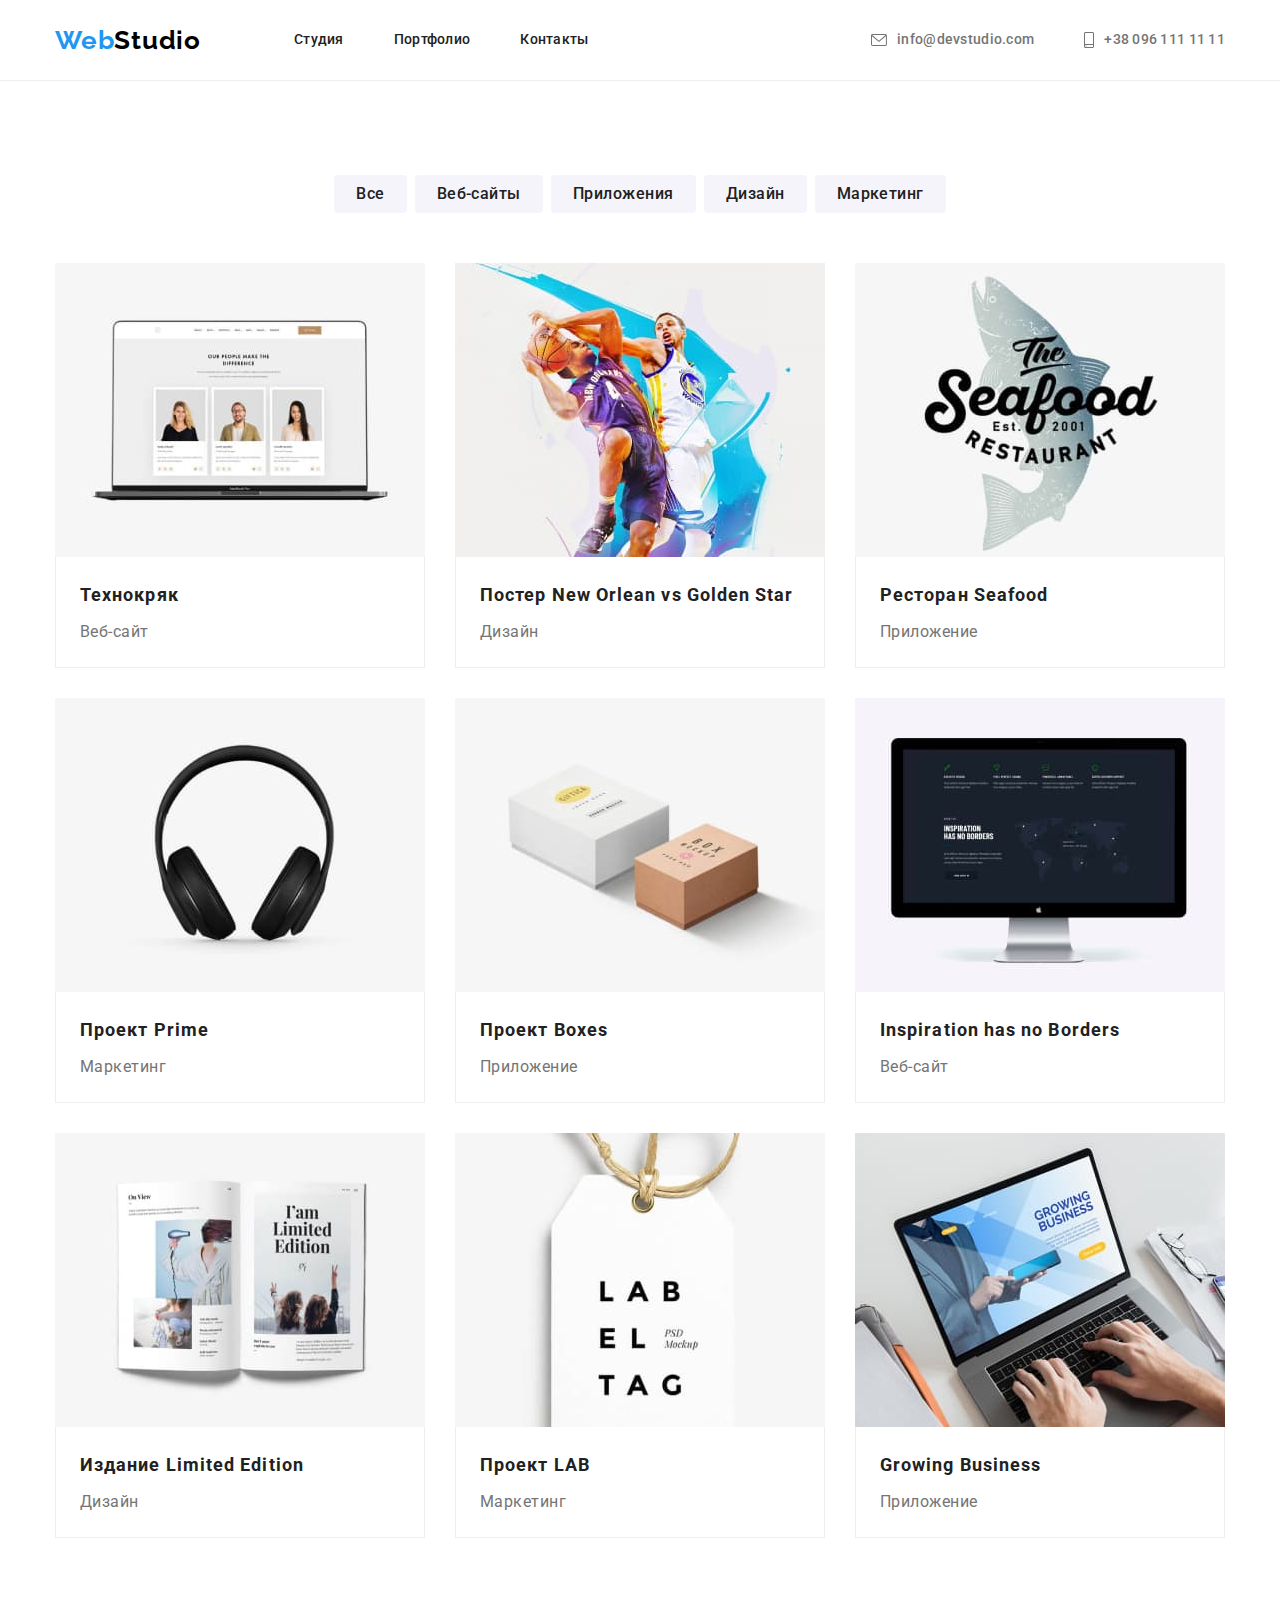
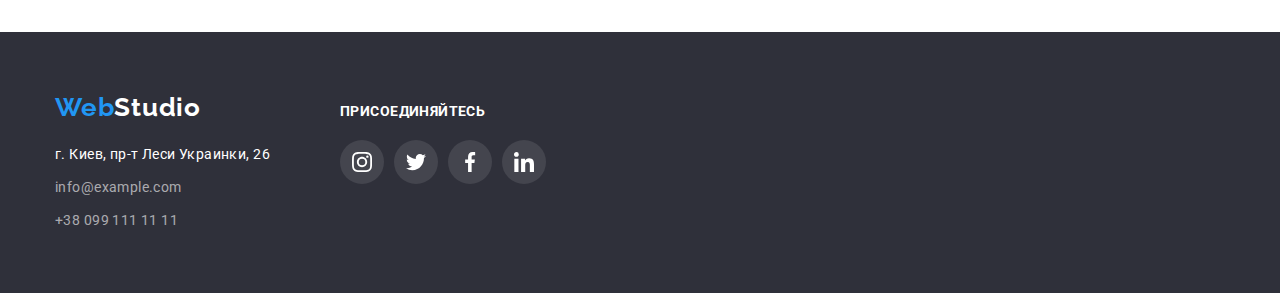
==== portfolio.html @ b73812a2 "start" ====
<!DOCTYPE html>
<html lang="en">
  <head>
    <meta charset="UTF-8" />
    <meta http-equiv="X-UA-Compatible" content="IE=edge" />
    <meta name="viewport" content="width=device-width, initial-scale=1.0" />
    <title>Портфолио</title>
    <link
      rel="stylesheet"
      href="https://cdnjs.cloudflare.com/ajax/libs/modern-normalize/1.1.0/modern-normalize.min.css"
    />
    <link rel="stylesheet" href="./css/style.css" />
    <link
      href="https://fonts.googleapis.com/css2?family=Raleway:wght@400;700&family=Roboto:wght@400;500;700;900&display=swap"
      rel="stylesheet"
    />
  </head>
  <body>
    <header class="top">
      <!-- nav-sec -->
      <div class="container head">
        <nav class="panel-nav">
          <a class="logo" href="/">
            <span class="web">Web</span><span class="studio">Studio</span>
          </a>
          <ul class="nav-item">
            <li><a class="nav-item-link" href="./index.html">Студия</a></li>
            <li>
              <a class="nav-item-link" class="current" href="./portfolio.html"
                >Портфолио</a
              >
            </li>
            <li><a class="nav-item-link" href="">Контакты</a></li>
          </ul>
        </nav>
        <ul class="nav-contact">
          <li class="mail">
            <a href="mailto:info@devstudio.com">
              <svg class="con-icon" width="16" height="12">
                <use href="img/icon.svg#envelope"></use>
              </svg>
              info@devstudio.com
            </a>
          </li>
          <li class="telephone">
            <a href="tel:+380961111111">
              <svg class="con-icon" width="10" height="16">
                <use href="img/icon.svg#smartphone"></use>
              </svg>
              +38 096 111 11 11
            </a>
          </li>
        </ul>
      </div>
    </header>

    <main>
      <!-- poject -->
      <section class="section">
        <!-- <h1>Фильтр</h1> -->
        <div class="container">
          <ul class="filter">
            <li class="filter-item">
              <button type="button" class="button-port">Все</button>
            </li>
            <li class="filter-item">
              <button type="button" class="button-port">Веб-сайты</button>
            </li>
            <li class="filter-item">
              <button type="button" class="button-port">Приложения</button>
            </li>
            <li class="filter-item">
              <button type="button" class="button-port">Дизайн</button>
            </li>
            <li class="filter-item">
              <button type="button" class="button-port">Маркетинг</button>
            </li>
          </ul>
          <ul class="our-project">
            <li class="project-item">
              <a class="project-link" href="/">
                <img
                  src="./img/laptop.jpg"
                  alt="Картинка ноутбук"
                  width="370"
                  height="294"
                />
                <div class="project-info">
                  <h2 class="name-project">Технокряк</h2>
                  <p class="product">Веб-сайт</p>
                </div>
              </a>
            </li>
            <li class="project-item">
              <a class="project-link" href="/">
                <img
                  src="./img/poster.jpg"
                  alt="Картинка баскетбольный постер"
                  width="370"
                  height="294"
                />
                <div class="project-info">
                  <h2 class="name-project">Постер New Orlean vs Golden Star</h2>
                  <p class="product">Дизайн</p>
                </div>
              </a>
            </li>
            <li class="project-item">
              <a class="project-link" href="/">
                <img
                  src="./img/seafoodlogo.jpg"
                  alt="Картинга логотипа ресто"
                  width="370"
                  height="294"
                />
                <div class="project-info">
                  <h2 class="name-project">Ресторан Seafood</h2>
                  <p class="product">Приложение</p>
                </div>
              </a>
            </li>
            <li class="project-item">
              <a class="project-link" href="/">
                <img
                  src="./img/headphone.jpg"
                  alt="Наушники"
                  width="370"
                  height="294"
                />
                <div class="project-info">
                  <h2 class="name-project">Проект Prime</h2>
                  <p class="product">Маркетинг</p>
                </div>
              </a>
            </li>
            <li class="project-item">
              <a class="project-link" href="/">
                <img
                  src="./img/projectboxes.jpg"
                  alt="Картинка коробки"
                  width="370"
                  height="294"
                />
                <div class="project-info">
                  <h2 class="name-project">Проект Boxes</h2>
                  <p class="product">Приложение</p>
                </div>
              </a>
            </li>
            <li class="project-item">
              <a class="project-link" href="/">
                <img
                  src="./img/monoblock.jpg "
                  alt="Картинка моноблок"
                  width="370"
                  height="294"
                />
                <div class="project-info">
                  <h2 class="name-project">Inspiration has no Borders</h2>
                  <p class="product">Веб-сайт</p>
                </div>
              </a>
            </li>
            <li class="project-item">
              <a class="project-link" href="/">
                <img
                  src="./img/magazines.jpg"
                  alt="Картинка журнала"
                  width="370"
                  height="294"
                />
                <div class="project-info">
                  <h2 class="name-project">Издание Limited Edition</h2>
                  <p class="product">Дизайн</p>
                </div>
              </a>
            </li>
            <li class="project-item">
              <a class="project-link" href="/">
                <img
                  src="./img/projectlab.jpg"
                  alt="Картинка бирки LAB"
                  width="370"
                  height="294"
                />
                <div class="project-info">
                  <h2 class="name-project">Проект LAB</h2>
                  <p class="product">Маркетинг</p>
                </div>
              </a>
            </li>
            <li class="project-item">
              <a class="project-link" href="/">
                <img
                  src="./img/laptop2.jpg"
                  alt="Картинка работы за ноутбуком"
                  width="370"
                  height="294"
                />
                <div class="project-info">
                  <h2 class="name-project">Growing Business</h2>
                  <p class="product">Приложение</p>
                </div>
              </a>
            </li>
          </ul>
        </div>
      </section>
    </main>

    <footer class="footer">
      <div class="footer-sec container connection">
        <div>
          <a class="logo" href="/">
            <span class="web">Web</span
            ><span class="studio-footer">Studio</span>
          </a>

          <!-- connection -->

          <address>
            г. Киев, пр-т Леси Украинки, 26
            <ul class="connection-list">
              <li class="conn-item email">
                <a href="mailto:info@example.com">info@example.com</a>
              </li>
              <li class="conn-item fone">
                <a href="tel:+380991111111">+38 099 111 11 11</a>
              </li>
            </ul>
          </address>
        </div>

        <div class="join">
          <h3 class="join-title">ПРИСОЕДИНЯЙТЕСЬ</h3>
          <ul class="soc-media">
            <li class="soc-media-item">
              <a href="/" class="link-icon">
                <svg class="soc-media-icon" width="20" height="20">
                  <use href="img/icon.svg#instagram"></use>
                </svg>
              </a>
            </li>
            <li class="soc-media-item">
              <a href="/" class="link-icon">
                <svg class="soc-media-icon" width="20" height="20">
                  <use href="img/icon.svg#twitter"></use>
                </svg>
              </a>
            </li>
            <li class="soc-media-item">
              <a href="/" class="link-icon">
                <svg class="soc-media-icon" width="20" height="20">
                  <use href="img/icon.svg#facebook"></use>
                </svg>
              </a>
            </li>
            <li class="soc-media-item">
              <a href="/" class="link-icon">
                <svg class="soc-media-icon" width="20" height="20">
                  <use href="img/icon.svg#linkedin"></use>
                </svg>
              </a>
            </li>
          </ul>
        </div>
      </div>
    </footer>
  </body>
</html>
---- css/style.css ----
:root {
  --basic-text-color: #212121;
  --secondary-text-color: #757575;
  --accented-text-color: #2196f3;
  --icon-color: #afb1b8;
}
body {
  font-family: Roboto, sans-serif;
  color: #212121;
  letter-spacing: 0.03em;
}
.section {
  padding-top: 94px;
  padding-bottom: 94px;
}
.container {
  width: 1200px;
  margin: 0 auto;
  padding-left: 15px;
  padding-right: 15px;
  /* background-color: tomato; */
}
h1,
h2,
h3,
p {
  margin-bottom: 0;
  margin-top: 0;
}
ul,
li {
  padding: 0;
  margin: 0;
}
img {
  display: block;
}
/* navigation sec  */
.top {
  border-bottom: 1px solid #eeeeee;
}
header {
  background-color: #ffffff;
}
ul {
  list-style: none;
}
.container.head {
  display: flex;
  align-items: center;
}
.logo {
  text-decoration: none;
  font-family: Raleway, sans-serif;
  font-weight: 700;
  font-size: 26px;
  letter-spacing: 0.03em;
  line-height: 1.19;
}
.panel-nav > .logo {
  margin-right: 93px;
}
.web {
  color: var(--accented-text-color);
}
.studio {
  color: #000000;
}
.panel-nav .link.current {
  color: var(--accented-text-color);
}
.panel-nav {
  display: flex;
  align-items: center;
}
.nav-item {
  display: flex;
  font-weight: 500;
  font-size: 14px;
  line-height: 1.14;
  letter-spacing: 0.02em;
  color: #212121;
  cursor: pointer;
}
.nav-item li:not(:first-child) {
  margin-left: 50px;
}
.nav-item a {
  display: block;
  padding-top: 32px;
  padding-bottom: 32px;
  color: inherit;
  text-decoration: none;
}
.nav-item a.current {
  color: var(--accented-text-color);
}
.nav-item a:hover,
.nav-item a:focus {
  color: var(--accented-text-color);
}
.nav-contact {
  display: flex;
  margin-left: auto;
}
.nav-contact li:not(:first-child) {
  margin-left: 50px;
}
.nav-contact a {
  text-decoration: none;
  font-weight: 500;
  font-size: 14px;
  line-height: 1.14;
  letter-spacing: 0.02em;
  cursor: pointer;
  fill: var(--secondary-text-color);
  color: var(--secondary-text-color);
}
.con-icon {
  margin-right: 10px;
}
.nav-contact a:hover,
.nav-contact a:focus {
  color: var(--accented-text-color);
  fill: var(--accented-text-color);
}
.mail a,
.telephone a {
  display: flex;
  align-items: center;
}

/* hero */

.basic-theme {
  margin: 0 auto;
  max-width: 1600px;
  text-align: center;
  justify-content: center;
  background-color: #2f303a;
  padding-top: 0px;
  padding-bottom: 0px;
}
.hero {
  padding-top: 200px;
  padding-bottom: 200px;
}

.hero-title {
  margin-left: auto;
  margin-right: auto;
  max-width: 696px;
  margin-bottom: 30px;
  font-weight: 900;
  font-size: 44px;
  line-height: 1.36;
  letter-spacing: 0.06em;
  text-transform: uppercase;
  color: #ffffff;
}
.back {
  margin-left: auto;
  margin-right: auto;
  background-image: linear-gradient(
      to right,
      rgba(7, 48, 58, 0.4),
      rgba(7, 48, 58, 0.4)
    ),
    url(../img/hero.jpg);
  background-position: center;
}
/* all button */

.button.one {
  padding: 10px 32px;
  font-weight: 700;
  font-size: 16px;
  line-height: 1.88;
  letter-spacing: 0.06em;
  cursor: pointer;
  color: #ffffff;
  background-color: var(--accented-text-color);
  border: 0px;
  border-radius: 4px;
}
.button.one:hover,
.button.one:focus {
  background-color: #188ce8;
  box-shadow: 0px 4px 4px rgba(0, 0, 0, 0.15);
}
.button-port {
  padding: 6px 22px;
  font-weight: 500;
  font-size: 16px;
  line-height: 1.62;
  text-align: center;
  letter-spacing: 0.03em;
  background-color: #f5f4fa;
  color: var(--basic-text-color);
  border: none;
  border-radius: 4px;
  cursor: pointer;
}
.button-port:hover,
.button-port:focus {
  color: #ffffff;
  background-color: var(--accented-text-color);
  box-shadow: 0px 3px 1px rgba(0, 0, 0, 0.1), 0px 1px 2px rgba(0, 0, 0, 0.08),
    0px 2px 2px rgba(0, 0, 0, 0.12);
}
/* peculiarities */
.pec-list {
  display: flex;
}

.pec-item:not(:last-child) {
  margin-right: 30px;
}

.pec-head {
  margin-bottom: 10px;
  font-weight: 700;
  font-size: 14px;
  line-height: 1.14;
  letter-spacing: 0.03em;
  text-transform: uppercase;
}
.pec-parag {
  font-weight: 400;
  font-size: 14px;
  line-height: 1.7;
  letter-spacing: 0.03em;
  color: #757575;
}
.pec-icon-block {
  display: flex;
  align-items: center;
  justify-content: center;
  /* width: 270px; */
  height: 120px;
  margin-bottom: 30px;
  background: #f5f4fa;
  border-radius: 4px;
}
.pec-icon {
  width: 70px;
  height: 70px;
}
/* what we do */
.section.wwd {
  padding-top: 0;
}
.wwd-list {
  display: flex;
}
.wwd-item:not(:last-child) {
  margin-right: 30px;
}
.wwd-title {
  margin-bottom: 50px;
  font-weight: 700;
  font-size: 36px;
  line-height: 1.16;
  text-align: center;
  letter-spacing: 0.03em;
}
/* team */
.team-list {
  display: flex;
}
.team {
  background-color: #f5f4fa;
}
.team-title {
  margin-bottom: 50px;
  font-weight: 700;
  font-size: 36px;
  line-height: 1.16;
  text-align: center;
  letter-spacing: 0.03em;
}
.team-item {
  background: #ffffff;
  box-shadow: 0px 1px 3px rgba(0, 0, 0, 0.12), 0px 1px 1px rgba(0, 0, 0, 0.14),
    0px 2px 1px rgba(0, 0, 0, 0.2);
  border-radius: 0px 0px 4px 4px;
}
.team-item:not(:last-child) {
  margin-right: 30px;
}
.team-card {
  padding-top: 30px;
  padding-bottom: 30px;
}
.name {
  font-weight: 500;
  font-size: 16px;
  line-height: 1.18;
  text-align: center;
  letter-spacing: 0.03em;
}
.position {
  margin-top: 10px;
  font-weight: 400;
  font-size: 16px;
  line-height: 1.18;
  text-align: center;
  letter-spacing: 0.03em;
  color: var(--secondary-text-color);
}
.soc-media {
  margin-top: 16px;
  display: flex;
  justify-content: center;
  align-items: center;
}
.soc-media-item:not(:last-child) {
  margin-right: 10px;
}
.link-icon {
  display: flex;
  justify-content: center;
  align-items: center;
  height: 44px;
  width: 44px;
  border: none;
  border-radius: 50%;
  cursor: pointer;
  box-shadow: none;
  background-color: #ffffff;
  fill: var(--icon-color);
}
.link-icon:hover,
.link-icon:focus {
  background-color: var(--accented-text-color);
  border-radius: 50%;
  box-shadow: none;
  fill: #ffffff;
}

/* regular clients */
.client-title {
  font-weight: 700;
  font-size: 36px;
  line-height: 1.16;
  text-align: center;
  letter-spacing: 0.03em;
  margin-bottom: 50px;
}
.client-list {
  display: flex;
}
.client-item:not(:last-child) {
  margin-right: 30px;
}
.client-link {
  display: flex;
  align-items: center;
  justify-content: center;
  width: 170px;
  height: 92px;
  border: 1px solid var(--icon-color);
  fill: var(--icon-color);
  border-radius: 4px;
}
.client-link:hover,
.client-link:focus {
  fill: var(--accented-text-color);
  border-color: var(--accented-text-color);
  cursor: pointer;
}

/* portfolio-page */
.filter {
  display: flex;
  margin-bottom: 50px;
  justify-content: center;
}
.filter-item:not(:last-child) {
  margin-right: 8px;
}
/* our project */
.our-project {
  display: flex;
  flex-wrap: wrap;
}
.project-item {
  width: calc((100% - 60px) / 3);
  margin-right: 30px;
  margin-bottom: 30px;
  background: #ffffff;
}
.project-item:nth-child(3n) {
  margin-right: 0;
}
.project-item:nth-last-child(-n + 3) {
  margin-bottom: 0;
}
.project-info {
  padding: 20px 24px;
  border-bottom: 1px solid #eeeeee;
  border-right: 1px solid #eeeeee;
  border-left: 1px solid #eeeeee;
}
.name-project {
  margin-bottom: 4px;
  font-weight: 700;
  font-size: 18px;
  line-height: 2;
  letter-spacing: 0.06em;
  color: var(--basic-text-color);
}
.product {
  font-weight: 400;
  font-size: 16px;
  line-height: 1.88;
  letter-spacing: 0.03em;
  color: var(--secondary-text-color);
}
.project-link {
  display: block;
  text-decoration: none;
}
.project-link:hover,
.project-link:focus {
  box-shadow: 0px 1px 1px rgba(0, 0, 0, 0.12), 0px 4px 4px rgba(0, 0, 0, 0.06),
    1px 4px 6px rgba(0, 0, 0, 0.16);
}

/* footer sec */
footer {
  padding-top: 60px;
  padding-bottom: 60px;
  background: #2f303a;
}
.footer-sec > .logo {
  display: inline-block;
  margin-bottom: 20px;
}
.studio-footer {
  color: #ffffff;
}
address {
  margin-top: 20px;
  font-style: normal;
  font-weight: 400;
  font-size: 14px;
  line-height: 1.71;
  letter-spacing: 0.03em;
  color: #ffffff;
}
.connection-list {
  margin-top: 9px;
}
.conn-item.fone {
  margin-top: 9px;
}
.conn-item a {
  font-weight: 400;
  font-size: 14px;
  line-height: 1.71;
  letter-spacing: 0.03em;
  color: rgba(255, 255, 255, 0.6);
  text-decoration: none;
}
.conn-item a:focus,
.conn-item a:hover {
  color: var(--accented-text-color);
}
.connection {
  display: flex;
  align-items: baseline;
}
.join {
  margin-left: 70px;
}
.join-title {
  font-weight: 700;
  font-size: 14px;
  line-height: 1.14;
  letter-spacing: 0.03em;
  color: #ffffff;
  margin-bottom: 20px;
}
.join .link-icon {
  background: rgba(255, 255, 255, 0.1);
  fill: #ffffff;
}
.join .link-icon:hover,
.join .link-icon:focus {
  background: var(--accented-text-color);
}
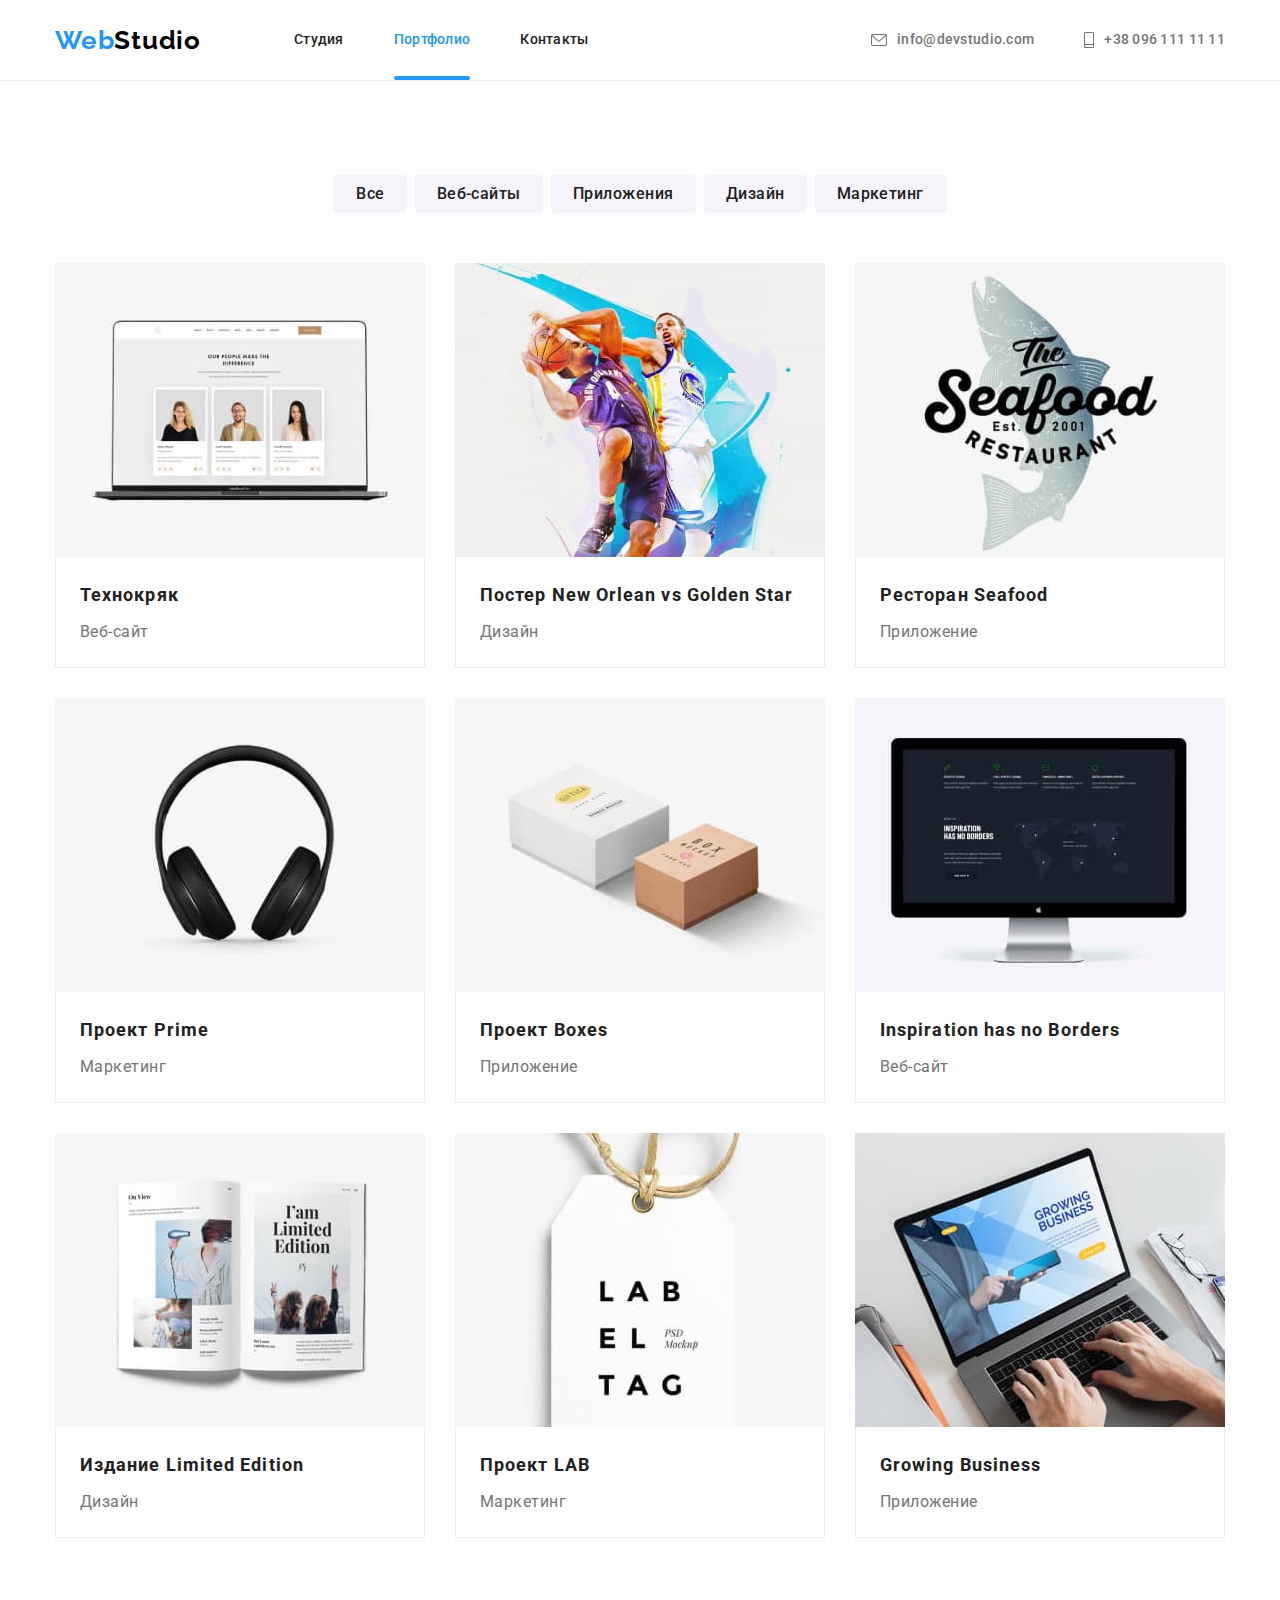
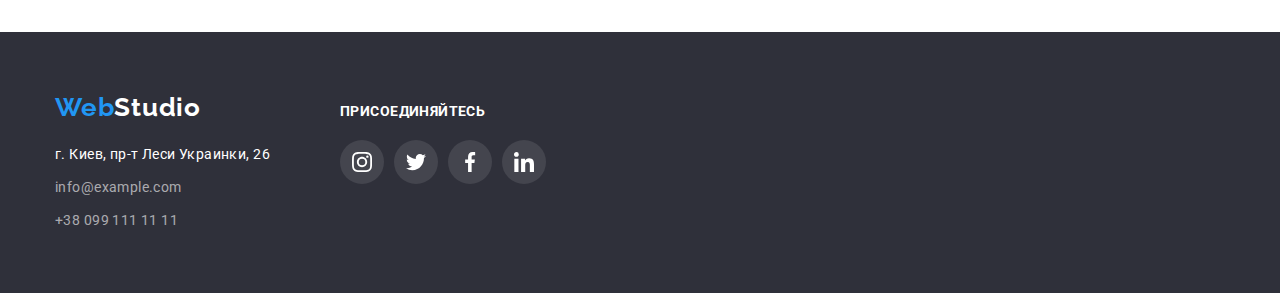
==== commit 8975087f: "Correction" ====
--- a/portfolio.html
+++ b/portfolio.html
@@ -24,13 +24,13 @@
             <span class="web">Web</span><span class="studio">Studio</span>
           </a>
           <ul class="nav-item">
-            <li><a class="nav-item-link" href="./index.html">Студия</a></li>
+            <li><a href="./index.html">Студия</a></li>
             <li>
-              <a class="nav-item-link" class="current" href="./portfolio.html"
+              <a class="current" href="./portfolio.html"
                 >Портфолио</a
               >
             </li>
-            <li><a class="nav-item-link" href="">Контакты</a></li>
+            <li><a href="">Контакты</a></li>
           </ul>
         </nav>
         <ul class="nav-contact">
@@ -79,12 +79,18 @@
           <ul class="our-project">
             <li class="project-item">
               <a class="project-link" href="/">
-                <img
-                  src="./img/laptop.jpg"
-                  alt="Картинка ноутбук"
-                  width="370"
-                  height="294"
-                />
+                <div class="project-card">
+                  <div class="project-meta">
+                    Lorem ipsum dolor, sit amet consectetur adipisicing elit. Expedita aut ipsam ullam distinctio ratione fugiat sunt. Quia obcaecati inventore laboriosam aperiam beatae aut facilis fugit?
+                  </div>
+                    <img
+                      src="./img/laptop.jpg"
+                      alt="Картинка ноутбук"
+                      width="370"
+                      height="294"
+                    />
+                  
+                </div>
                 <div class="project-info">
                   <h2 class="name-project">Технокряк</h2>
                   <p class="product">Веб-сайт</p>
@@ -93,12 +99,18 @@
             </li>
             <li class="project-item">
               <a class="project-link" href="/">
-                <img
-                  src="./img/poster.jpg"
-                  alt="Картинка баскетбольный постер"
-                  width="370"
-                  height="294"
-                />
+                <div class="project-card">
+                  <div class="project-meta">
+                    Lorem ipsum dolor, sit amet consectetur adipisicing elit. Expedita aut ipsam ullam distinctio ratione fugiat sunt. Quia obcaecati inventore laboriosam aperiam beatae aut facilis fugit?
+                  </div>
+                    <img
+                      src="./img/poster.jpg"
+                      alt="Картинка баскетбольный постер"
+                      width="370"
+                      height="294"
+                    />
+                  
+                </div>
                 <div class="project-info">
                   <h2 class="name-project">Постер New Orlean vs Golden Star</h2>
                   <p class="product">Дизайн</p>
@@ -107,12 +119,18 @@
             </li>
             <li class="project-item">
               <a class="project-link" href="/">
-                <img
-                  src="./img/seafoodlogo.jpg"
-                  alt="Картинга логотипа ресто"
-                  width="370"
-                  height="294"
-                />
+                <div class="project-card">
+                  <div class="project-meta">
+                    Lorem ipsum dolor, sit amet consectetur adipisicing elit. Expedita aut ipsam ullam distinctio ratione fugiat sunt. Quia obcaecati inventore laboriosam aperiam beatae aut facilis fugit?
+                  </div>
+                    <img
+                      src="./img/seafoodlogo.jpg"
+                      alt="Картинга логотипа ресто"
+                      width="370"
+                      height="294"
+                    />
+                  
+                </div>
                 <div class="project-info">
                   <h2 class="name-project">Ресторан Seafood</h2>
                   <p class="product">Приложение</p>
@@ -121,12 +139,18 @@
             </li>
             <li class="project-item">
               <a class="project-link" href="/">
-                <img
-                  src="./img/headphone.jpg"
-                  alt="Наушники"
-                  width="370"
-                  height="294"
-                />
+                <div class="project-card">
+                  <div class="project-meta">
+                    Lorem ipsum dolor, sit amet consectetur adipisicing elit. Expedita aut ipsam ullam distinctio ratione fugiat sunt. Quia obcaecati inventore laboriosam aperiam beatae aut facilis fugit?
+                  </div>
+                    <img
+                      src="./img/headphone.jpg"
+                      alt="Наушники"
+                      width="370"
+                      height="294"
+                    />
+                  
+                </div>
                 <div class="project-info">
                   <h2 class="name-project">Проект Prime</h2>
                   <p class="product">Маркетинг</p>
@@ -135,12 +159,18 @@
             </li>
             <li class="project-item">
               <a class="project-link" href="/">
-                <img
-                  src="./img/projectboxes.jpg"
-                  alt="Картинка коробки"
-                  width="370"
-                  height="294"
-                />
+                <div class="project-card">
+                  <div class="project-meta">
+                    Lorem ipsum dolor, sit amet consectetur adipisicing elit. Expedita aut ipsam ullam distinctio ratione fugiat sunt. Quia obcaecati inventore laboriosam aperiam beatae aut facilis fugit?
+                  </div>
+                    <img
+                      src="./img/projectboxes.jpg"
+                      alt="Картинка коробки"
+                      width="370"
+                      height="294"
+                    />
+                  
+                </div>
                 <div class="project-info">
                   <h2 class="name-project">Проект Boxes</h2>
                   <p class="product">Приложение</p>
@@ -149,12 +179,18 @@
             </li>
             <li class="project-item">
               <a class="project-link" href="/">
-                <img
-                  src="./img/monoblock.jpg "
-                  alt="Картинка моноблок"
-                  width="370"
-                  height="294"
-                />
+                <div class="project-card">
+                  <div class="project-meta">
+                    Lorem ipsum dolor, sit amet consectetur adipisicing elit. Expedita aut ipsam ullam distinctio ratione fugiat sunt. Quia obcaecati inventore laboriosam aperiam beatae aut facilis fugit?
+                  </div>
+                    <img
+                      src="./img/monoblock.jpg "
+                      alt="Картинка моноблок"
+                      width="370"
+                      height="294"
+                    />
+                  
+                </div>
                 <div class="project-info">
                   <h2 class="name-project">Inspiration has no Borders</h2>
                   <p class="product">Веб-сайт</p>
@@ -163,12 +199,18 @@
             </li>
             <li class="project-item">
               <a class="project-link" href="/">
-                <img
-                  src="./img/magazines.jpg"
-                  alt="Картинка журнала"
-                  width="370"
-                  height="294"
-                />
+                <div class="project-card">
+                  <div class="project-meta">
+                    Lorem ipsum dolor, sit amet consectetur adipisicing elit. Expedita aut ipsam ullam distinctio ratione fugiat sunt. Quia obcaecati inventore laboriosam aperiam beatae aut facilis fugit?
+                  </div>
+                    <img
+                      src="./img/magazines.jpg"
+                      alt="Картинка журнала"
+                      width="370"
+                      height="294"
+                    />
+                  
+                </div>
                 <div class="project-info">
                   <h2 class="name-project">Издание Limited Edition</h2>
                   <p class="product">Дизайн</p>
@@ -177,12 +219,18 @@
             </li>
             <li class="project-item">
               <a class="project-link" href="/">
-                <img
-                  src="./img/projectlab.jpg"
-                  alt="Картинка бирки LAB"
-                  width="370"
-                  height="294"
-                />
+                <div class="project-card">
+                  <div class="project-meta">
+                    Lorem ipsum dolor, sit amet consectetur adipisicing elit. Expedita aut ipsam ullam distinctio ratione fugiat sunt. Quia obcaecati inventore laboriosam aperiam beatae aut facilis fugit?
+                  </div>
+                    <img
+                      src="./img/projectlab.jpg"
+                      alt="Картинка бирки LAB"
+                      width="370"
+                      height="294"
+                    />
+                  
+                </div>
                 <div class="project-info">
                   <h2 class="name-project">Проект LAB</h2>
                   <p class="product">Маркетинг</p>
@@ -191,12 +239,18 @@
             </li>
             <li class="project-item">
               <a class="project-link" href="/">
-                <img
-                  src="./img/laptop2.jpg"
-                  alt="Картинка работы за ноутбуком"
-                  width="370"
-                  height="294"
-                />
+                <div class="project-card">
+                  <div class="project-meta">
+                    Lorem ipsum dolor, sit amet consectetur adipisicing elit. Expedita aut ipsam ullam distinctio ratione fugiat sunt. Quia obcaecati inventore laboriosam aperiam beatae aut facilis fugit?
+                  </div>
+                    <img
+                      src="./img/laptop2.jpg"
+                      alt="Картинка работы за ноутбуком"
+                      width="370"
+                      height="294"
+                    />
+                  
+                </div>
                 <div class="project-info">
                   <h2 class="name-project">Growing Business</h2>
                   <p class="product">Приложение</p>
--- a/css/style.css
+++ b/css/style.css
@@ -82,6 +82,19 @@
   color: #212121;
   cursor: pointer;
 }
+.nav-item li {
+  position: relative;
+}
+.current::after {
+  content: "";
+  position: absolute;
+  bottom: 0;
+  display: block;
+  width: 100%;
+  height: 4px;
+  border-radius: 2px;
+  background-color: var(--accented-text-color);
+}
 .nav-item li:not(:first-child) {
   margin-left: 50px;
 }
@@ -91,6 +104,7 @@
   padding-bottom: 32px;
   color: inherit;
   text-decoration: none;
+  transition: color 250ms cubic-bezier(0.4, 0, 0.2, 1);
 }
 .nav-item a.current {
   color: var(--accented-text-color);
@@ -115,6 +129,8 @@
   cursor: pointer;
   fill: var(--secondary-text-color);
   color: var(--secondary-text-color);
+  transition: color 250ms cubic-bezier(0.4, 0, 0.2, 1),
+    fill 250ms cubic-bezier(0.4, 0, 0.2, 1);
 }
 .con-icon {
   margin-right: 10px;
@@ -182,6 +198,8 @@
   background-color: var(--accented-text-color);
   border: 0px;
   border-radius: 4px;
+  transition: background-color 250ms cubic-bezier(0.4, 0, 0.2, 1),
+    box-shadow 250ms cubic-bezier(0.4, 0, 0.2, 1);
 }
 .button.one:hover,
 .button.one:focus {
@@ -200,6 +218,9 @@
   border: none;
   border-radius: 4px;
   cursor: pointer;
+  transition: background-color 250ms cubic-bezier(0.4, 0, 0.2, 1),
+    box-shadow 250ms cubic-bezier(0.4, 0, 0.2, 1),
+    color 250ms cubic-bezier(0.4, 0, 0.2, 1);
 }
 .button-port:hover,
 .button-port:focus {
@@ -256,6 +277,30 @@
 .wwd-item:not(:last-child) {
   margin-right: 30px;
 }
+.wwd-card {
+  position: relative;
+}
+.wwd-meta {
+  position: absolute;
+  display: flex;
+  justify-content: center;
+  align-items: center;
+  bottom: 0;
+  width: 100%;
+  height: 70px;
+  font-weight: 700;
+  font-size: 14px;
+  line-height: 1.14;
+  text-align: center;
+  color: #ffffff;
+  background: rgba(47, 48, 58, 0.8);
+  transition: opacity 250ms cubic-bezier(0.4, 0, 0.2, 1);
+  opacity: 0;
+}
+.wwd-item:hover .wwd-meta {
+  opacity: 1;
+}
+
 .wwd-title {
   margin-bottom: 50px;
   font-weight: 700;
@@ -329,6 +374,9 @@
   box-shadow: none;
   background-color: #ffffff;
   fill: var(--icon-color);
+  transition: background-color 250ms cubic-bezier(0.4, 0, 0.2, 1),
+    box-shadow 250ms cubic-bezier(0.4, 0, 0.2, 1),
+    fill 250ms cubic-bezier(0.4, 0, 0.2, 1);
 }
 .link-icon:hover,
 .link-icon:focus {
@@ -362,6 +410,8 @@
   border: 1px solid var(--icon-color);
   fill: var(--icon-color);
   border-radius: 4px;
+  transition: border-color 250ms cubic-bezier(0.4, 0, 0.2, 1),
+    fill 250ms cubic-bezier(0.4, 0, 0.2, 1);
 }
 .client-link:hover,
 .client-link:focus {
@@ -420,13 +470,39 @@
 .project-link {
   display: block;
   text-decoration: none;
+  transition: box-shadow 250ms cubic-bezier(0.4, 0, 0.2, 1);
 }
 .project-link:hover,
 .project-link:focus {
   box-shadow: 0px 1px 1px rgba(0, 0, 0, 0.12), 0px 4px 4px rgba(0, 0, 0, 0.06),
     1px 4px 6px rgba(0, 0, 0, 0.16);
 }
-
+.project-card {
+  position: relative;
+  overflow: hidden;
+}
+.project-meta {
+  position: absolute;
+  padding: 63px 24px;
+  font-style: normal;
+  font-weight: 400;
+  font-size: 18px;
+  line-height: 1.56;
+  letter-spacing: 0.03em;
+  color: #ffffff;
+  background: rgba(33, 150, 243, 0.9);
+  transform: translateY(100%);
+  opacity: 0;
+  pointer-events: none;
+  transition: transform 250ms cubic-bezier(0.4, 0, 0.2, 1),
+    opacity 250ms cubic-bezier(0.4, 0, 0.2, 1);
+}
+.project-link:hover .project-meta,
+.project-link:focus .project-meta {
+  transform: translateY(0);
+  opacity: 1;
+  pointer-events: all;
+}
 /* footer sec */
 footer {
   padding-top: 60px;
@@ -462,6 +538,7 @@
   letter-spacing: 0.03em;
   color: rgba(255, 255, 255, 0.6);
   text-decoration: none;
+  transition: color 250ms cubic-bezier(0.4, 0, 0.2, 1);
 }
 .conn-item a:focus,
 .conn-item a:hover {
@@ -485,8 +562,51 @@
 .join .link-icon {
   background: rgba(255, 255, 255, 0.1);
   fill: #ffffff;
+  transition: background 250ms cubic-bezier(0.4, 0, 0.2, 1);
 }
 .join .link-icon:hover,
 .join .link-icon:focus {
   background: var(--accented-text-color);
 }
+/* modal window */
+
+.backdrop.is-hidden {
+  opacity: 0;
+  pointer-events: none;
+}
+.backdrop.is-hidden .modal {
+  transform: translate(-50%, -50%) scale(1.2);
+  opacity: 0;
+}
+.backdrop {
+  position: fixed;
+  top: 0;
+  left: 0;
+  height: 100%;
+  width: 100%;
+  background: rgba(0, 0, 0, 0.2);
+}
+
+.modal {
+  position: absolute;
+  top: 50%;
+  left: 50%;
+  opacity: 1;
+  transform: translate(-50%, -50%) scale(1);
+  transition: transform 250ms cubic-bezier(0.4, 0, 0.2, 1),
+    opacity 250ms cubic-bezier(0.4, 0, 0.2, 1);
+  height: 581px;
+  width: 528px;
+  padding: 17px;
+  background-color: #fff;
+}
+.button-close {
+  display: flex;
+  justify-content: center;
+  align-items: center;
+  margin-left: auto;
+  width: 30px;
+  height: 30px;
+  border: 1px solid rgba(0, 0, 0, 0.1);
+  border-radius: 50%;
+}
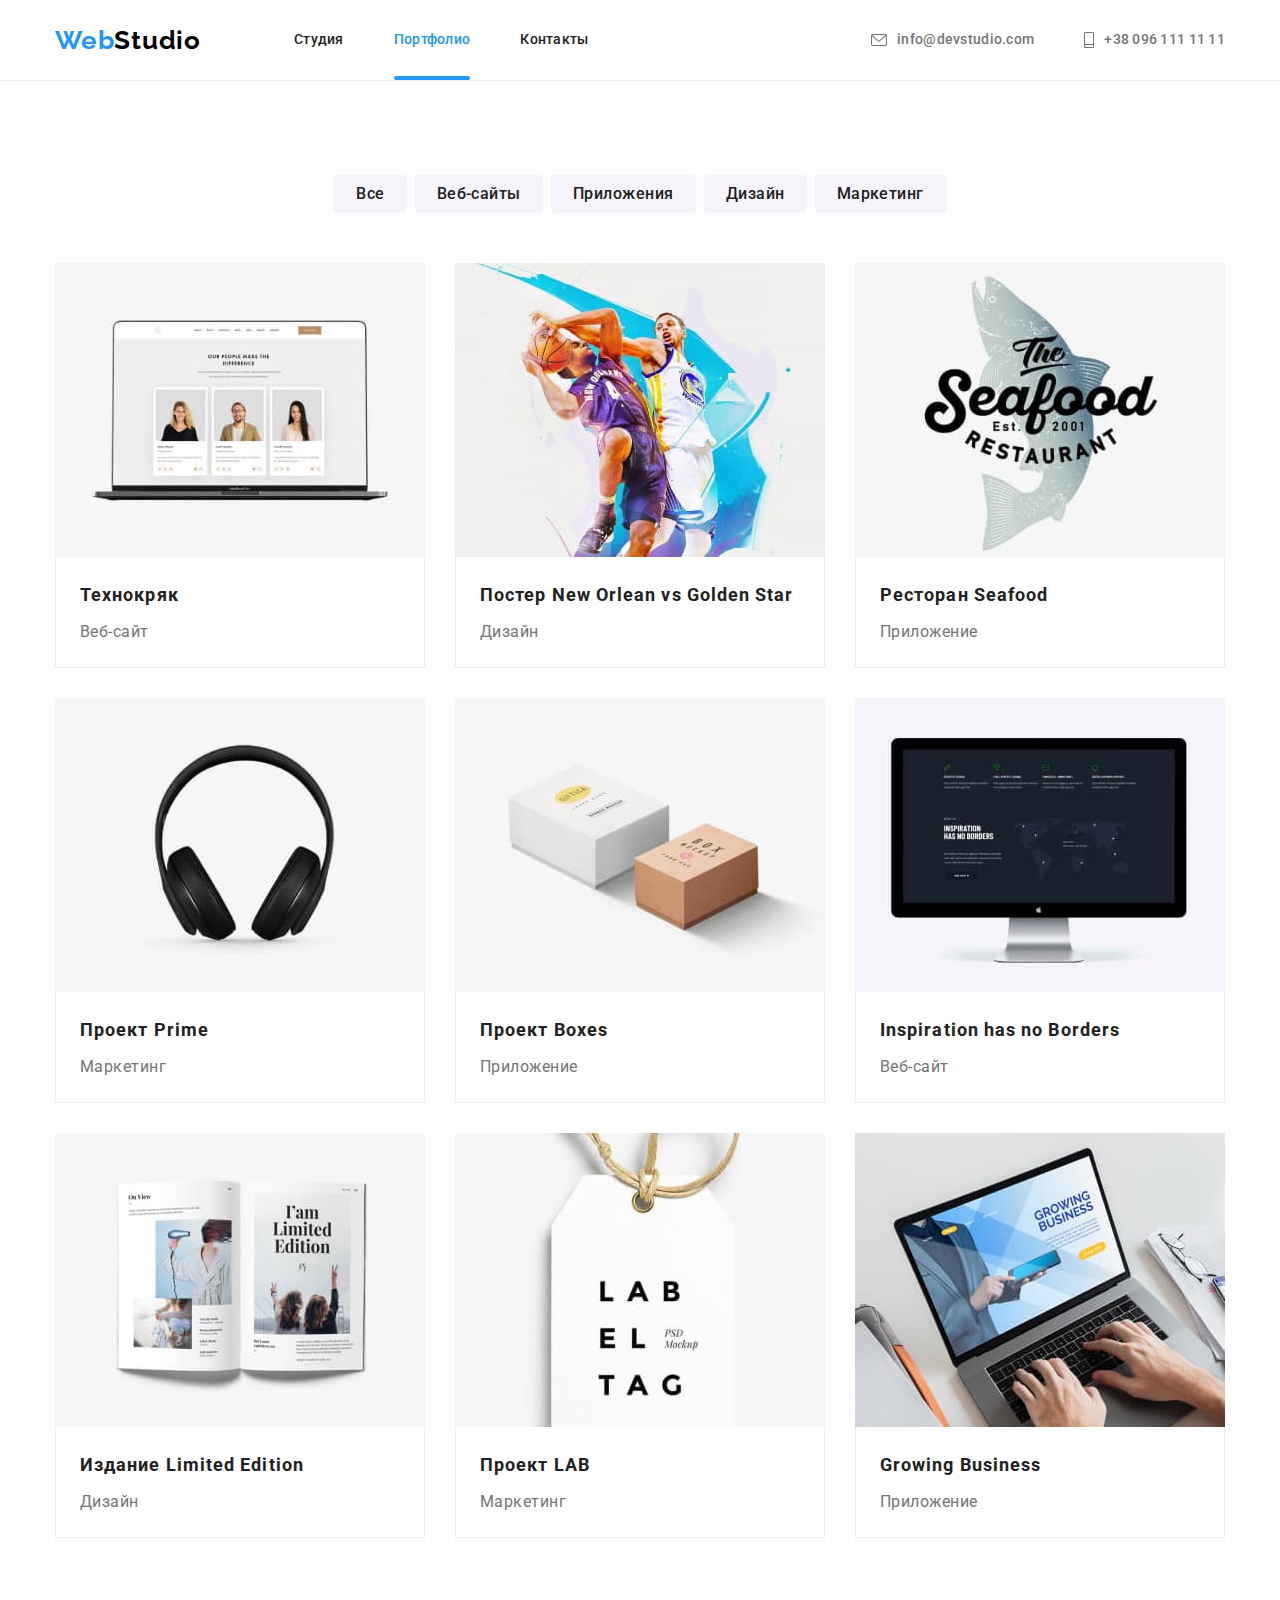
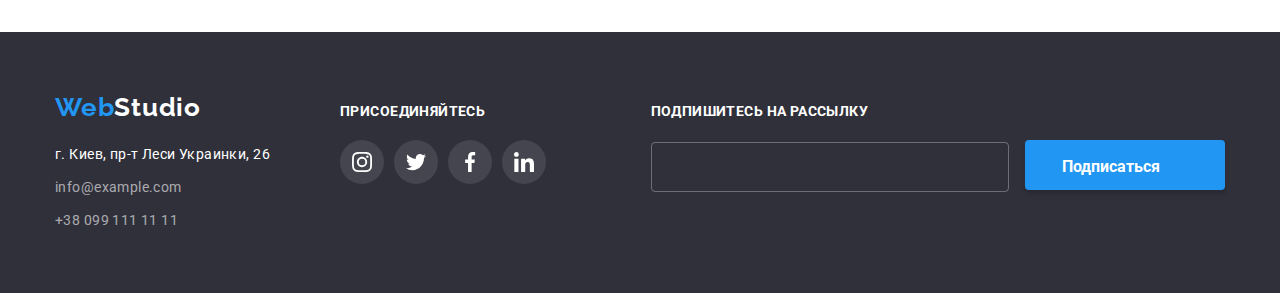
==== commit b68963cf: "starthw6" ====
--- a/portfolio.html
+++ b/portfolio.html
@@ -26,9 +26,7 @@
           <ul class="nav-item">
             <li><a href="./index.html">Студия</a></li>
             <li>
-              <a class="current" href="./portfolio.html"
-                >Портфолио</a
-              >
+              <a class="current" href="./portfolio.html">Портфолио</a>
             </li>
             <li><a href="">Контакты</a></li>
           </ul>
@@ -81,15 +79,17 @@
               <a class="project-link" href="/">
                 <div class="project-card">
                   <div class="project-meta">
-                    Lorem ipsum dolor, sit amet consectetur adipisicing elit. Expedita aut ipsam ullam distinctio ratione fugiat sunt. Quia obcaecati inventore laboriosam aperiam beatae aut facilis fugit?
-                  </div>
-                    <img
-                      src="./img/laptop.jpg"
-                      alt="Картинка ноутбук"
-                      width="370"
-                      height="294"
-                    />
-                  
+                    Lorem ipsum dolor, sit amet consectetur adipisicing elit.
+                    Expedita aut ipsam ullam distinctio ratione fugiat sunt.
+                    Quia obcaecati inventore laboriosam aperiam beatae aut
+                    facilis fugit?
+                  </div>
+                  <img
+                    src="./img/laptop.jpg"
+                    alt="Картинка ноутбук"
+                    width="370"
+                    height="294"
+                  />
                 </div>
                 <div class="project-info">
                   <h2 class="name-project">Технокряк</h2>
@@ -101,15 +101,17 @@
               <a class="project-link" href="/">
                 <div class="project-card">
                   <div class="project-meta">
-                    Lorem ipsum dolor, sit amet consectetur adipisicing elit. Expedita aut ipsam ullam distinctio ratione fugiat sunt. Quia obcaecati inventore laboriosam aperiam beatae aut facilis fugit?
-                  </div>
-                    <img
-                      src="./img/poster.jpg"
-                      alt="Картинка баскетбольный постер"
-                      width="370"
-                      height="294"
-                    />
-                  
+                    Lorem ipsum dolor, sit amet consectetur adipisicing elit.
+                    Expedita aut ipsam ullam distinctio ratione fugiat sunt.
+                    Quia obcaecati inventore laboriosam aperiam beatae aut
+                    facilis fugit?
+                  </div>
+                  <img
+                    src="./img/poster.jpg"
+                    alt="Картинка баскетбольный постер"
+                    width="370"
+                    height="294"
+                  />
                 </div>
                 <div class="project-info">
                   <h2 class="name-project">Постер New Orlean vs Golden Star</h2>
@@ -121,15 +123,17 @@
               <a class="project-link" href="/">
                 <div class="project-card">
                   <div class="project-meta">
-                    Lorem ipsum dolor, sit amet consectetur adipisicing elit. Expedita aut ipsam ullam distinctio ratione fugiat sunt. Quia obcaecati inventore laboriosam aperiam beatae aut facilis fugit?
-                  </div>
-                    <img
-                      src="./img/seafoodlogo.jpg"
-                      alt="Картинга логотипа ресто"
-                      width="370"
-                      height="294"
-                    />
-                  
+                    Lorem ipsum dolor, sit amet consectetur adipisicing elit.
+                    Expedita aut ipsam ullam distinctio ratione fugiat sunt.
+                    Quia obcaecati inventore laboriosam aperiam beatae aut
+                    facilis fugit?
+                  </div>
+                  <img
+                    src="./img/seafoodlogo.jpg"
+                    alt="Картинга логотипа ресто"
+                    width="370"
+                    height="294"
+                  />
                 </div>
                 <div class="project-info">
                   <h2 class="name-project">Ресторан Seafood</h2>
@@ -141,15 +145,17 @@
               <a class="project-link" href="/">
                 <div class="project-card">
                   <div class="project-meta">
-                    Lorem ipsum dolor, sit amet consectetur adipisicing elit. Expedita aut ipsam ullam distinctio ratione fugiat sunt. Quia obcaecati inventore laboriosam aperiam beatae aut facilis fugit?
-                  </div>
-                    <img
-                      src="./img/headphone.jpg"
-                      alt="Наушники"
-                      width="370"
-                      height="294"
-                    />
-                  
+                    Lorem ipsum dolor, sit amet consectetur adipisicing elit.
+                    Expedita aut ipsam ullam distinctio ratione fugiat sunt.
+                    Quia obcaecati inventore laboriosam aperiam beatae aut
+                    facilis fugit?
+                  </div>
+                  <img
+                    src="./img/headphone.jpg"
+                    alt="Наушники"
+                    width="370"
+                    height="294"
+                  />
                 </div>
                 <div class="project-info">
                   <h2 class="name-project">Проект Prime</h2>
@@ -161,15 +167,17 @@
               <a class="project-link" href="/">
                 <div class="project-card">
                   <div class="project-meta">
-                    Lorem ipsum dolor, sit amet consectetur adipisicing elit. Expedita aut ipsam ullam distinctio ratione fugiat sunt. Quia obcaecati inventore laboriosam aperiam beatae aut facilis fugit?
-                  </div>
-                    <img
-                      src="./img/projectboxes.jpg"
-                      alt="Картинка коробки"
-                      width="370"
-                      height="294"
-                    />
-                  
+                    Lorem ipsum dolor, sit amet consectetur adipisicing elit.
+                    Expedita aut ipsam ullam distinctio ratione fugiat sunt.
+                    Quia obcaecati inventore laboriosam aperiam beatae aut
+                    facilis fugit?
+                  </div>
+                  <img
+                    src="./img/projectboxes.jpg"
+                    alt="Картинка коробки"
+                    width="370"
+                    height="294"
+                  />
                 </div>
                 <div class="project-info">
                   <h2 class="name-project">Проект Boxes</h2>
@@ -181,15 +189,17 @@
               <a class="project-link" href="/">
                 <div class="project-card">
                   <div class="project-meta">
-                    Lorem ipsum dolor, sit amet consectetur adipisicing elit. Expedita aut ipsam ullam distinctio ratione fugiat sunt. Quia obcaecati inventore laboriosam aperiam beatae aut facilis fugit?
-                  </div>
-                    <img
-                      src="./img/monoblock.jpg "
-                      alt="Картинка моноблок"
-                      width="370"
-                      height="294"
-                    />
-                  
+                    Lorem ipsum dolor, sit amet consectetur adipisicing elit.
+                    Expedita aut ipsam ullam distinctio ratione fugiat sunt.
+                    Quia obcaecati inventore laboriosam aperiam beatae aut
+                    facilis fugit?
+                  </div>
+                  <img
+                    src="./img/monoblock.jpg "
+                    alt="Картинка моноблок"
+                    width="370"
+                    height="294"
+                  />
                 </div>
                 <div class="project-info">
                   <h2 class="name-project">Inspiration has no Borders</h2>
@@ -201,15 +211,17 @@
               <a class="project-link" href="/">
                 <div class="project-card">
                   <div class="project-meta">
-                    Lorem ipsum dolor, sit amet consectetur adipisicing elit. Expedita aut ipsam ullam distinctio ratione fugiat sunt. Quia obcaecati inventore laboriosam aperiam beatae aut facilis fugit?
-                  </div>
-                    <img
-                      src="./img/magazines.jpg"
-                      alt="Картинка журнала"
-                      width="370"
-                      height="294"
-                    />
-                  
+                    Lorem ipsum dolor, sit amet consectetur adipisicing elit.
+                    Expedita aut ipsam ullam distinctio ratione fugiat sunt.
+                    Quia obcaecati inventore laboriosam aperiam beatae aut
+                    facilis fugit?
+                  </div>
+                  <img
+                    src="./img/magazines.jpg"
+                    alt="Картинка журнала"
+                    width="370"
+                    height="294"
+                  />
                 </div>
                 <div class="project-info">
                   <h2 class="name-project">Издание Limited Edition</h2>
@@ -221,15 +233,17 @@
               <a class="project-link" href="/">
                 <div class="project-card">
                   <div class="project-meta">
-                    Lorem ipsum dolor, sit amet consectetur adipisicing elit. Expedita aut ipsam ullam distinctio ratione fugiat sunt. Quia obcaecati inventore laboriosam aperiam beatae aut facilis fugit?
-                  </div>
-                    <img
-                      src="./img/projectlab.jpg"
-                      alt="Картинка бирки LAB"
-                      width="370"
-                      height="294"
-                    />
-                  
+                    Lorem ipsum dolor, sit amet consectetur adipisicing elit.
+                    Expedita aut ipsam ullam distinctio ratione fugiat sunt.
+                    Quia obcaecati inventore laboriosam aperiam beatae aut
+                    facilis fugit?
+                  </div>
+                  <img
+                    src="./img/projectlab.jpg"
+                    alt="Картинка бирки LAB"
+                    width="370"
+                    height="294"
+                  />
                 </div>
                 <div class="project-info">
                   <h2 class="name-project">Проект LAB</h2>
@@ -241,15 +255,17 @@
               <a class="project-link" href="/">
                 <div class="project-card">
                   <div class="project-meta">
-                    Lorem ipsum dolor, sit amet consectetur adipisicing elit. Expedita aut ipsam ullam distinctio ratione fugiat sunt. Quia obcaecati inventore laboriosam aperiam beatae aut facilis fugit?
-                  </div>
-                    <img
-                      src="./img/laptop2.jpg"
-                      alt="Картинка работы за ноутбуком"
-                      width="370"
-                      height="294"
-                    />
-                  
+                    Lorem ipsum dolor, sit amet consectetur adipisicing elit.
+                    Expedita aut ipsam ullam distinctio ratione fugiat sunt.
+                    Quia obcaecati inventore laboriosam aperiam beatae aut
+                    facilis fugit?
+                  </div>
+                  <img
+                    src="./img/laptop2.jpg"
+                    alt="Картинка работы за ноутбуком"
+                    width="370"
+                    height="294"
+                  />
                 </div>
                 <div class="project-info">
                   <h2 class="name-project">Growing Business</h2>
@@ -318,6 +334,17 @@
             </li>
           </ul>
         </div>
+        <div role="join-form" class="join-form">
+          <h3 class="join-title">ПОДПИШИТЕСЬ НА РАССЫЛКУ</h3>
+          <label for="subscribe"></label>
+          <input type"email" id="subscribe" class="subscribe">
+          <button class="subscribe-btn">
+            Подписаться
+            <svg class="subscribe-icon" width="24" height="24">
+              <use href=""></use>
+            </svg>
+          </button>
+        </div>
       </div>
     </footer>
   </body>
--- a/css/style.css
+++ b/css/style.css
@@ -294,13 +294,7 @@
   text-align: center;
   color: #ffffff;
   background: rgba(47, 48, 58, 0.8);
-  transition: opacity 250ms cubic-bezier(0.4, 0, 0.2, 1);
-  opacity: 0;
-}
-.wwd-item:hover .wwd-meta {
-  opacity: 1;
-}
-
+}
 .wwd-title {
   margin-bottom: 50px;
   font-weight: 700;
@@ -375,14 +369,11 @@
   background-color: #ffffff;
   fill: var(--icon-color);
   transition: background-color 250ms cubic-bezier(0.4, 0, 0.2, 1),
-    box-shadow 250ms cubic-bezier(0.4, 0, 0.2, 1),
     fill 250ms cubic-bezier(0.4, 0, 0.2, 1);
 }
 .link-icon:hover,
 .link-icon:focus {
   background-color: var(--accented-text-color);
-  border-radius: 50%;
-  box-shadow: none;
   fill: #ffffff;
 }
 
@@ -568,11 +559,36 @@
 .join .link-icon:focus {
   background: var(--accented-text-color);
 }
+.join-form {
+  margin-left: auto;
+}
+.subscribe {
+  background-color: inherit;
+  width: 358px;
+  height: 50px;
+  border: 1px solid rgba(255, 255, 255, 0.3);
+  border-radius: 4px;
+}
+.subscribe-btn {
+  width: 200px;
+  height: 50px;
+  margin-left: 12px;
+  font-style: normal;
+  font-weight: 700;
+  font-size: 16px;
+  line-height: 30px;
+  color: #ffffff;
+  background-color: var(--accented-text-color);
+  box-shadow: 0px 4px 4px rgba(0, 0, 0, 0.15);
+  border: none;
+  border-radius: 4px;
+}
 /* modal window */
 
 .backdrop.is-hidden {
   opacity: 0;
   pointer-events: none;
+  transform: scale(1.2);
 }
 .backdrop.is-hidden .modal {
   transform: translate(-50%, -50%) scale(1.2);
@@ -582,6 +598,10 @@
   position: fixed;
   top: 0;
   left: 0;
+  opacity: 1;
+  transform: scale(1);
+  transition: transform 250ms cubic-bezier(0.4, 0, 0.2, 1),
+    opacity 250ms cubic-bezier(0.4, 0, 0.2, 1);
   height: 100%;
   width: 100%;
   background: rgba(0, 0, 0, 0.2);
@@ -592,7 +612,7 @@
   top: 50%;
   left: 50%;
   opacity: 1;
-  transform: translate(-50%, -50%) scale(1);
+  transform: translate(-50%, -50%);
   transition: transform 250ms cubic-bezier(0.4, 0, 0.2, 1),
     opacity 250ms cubic-bezier(0.4, 0, 0.2, 1);
   height: 581px;
